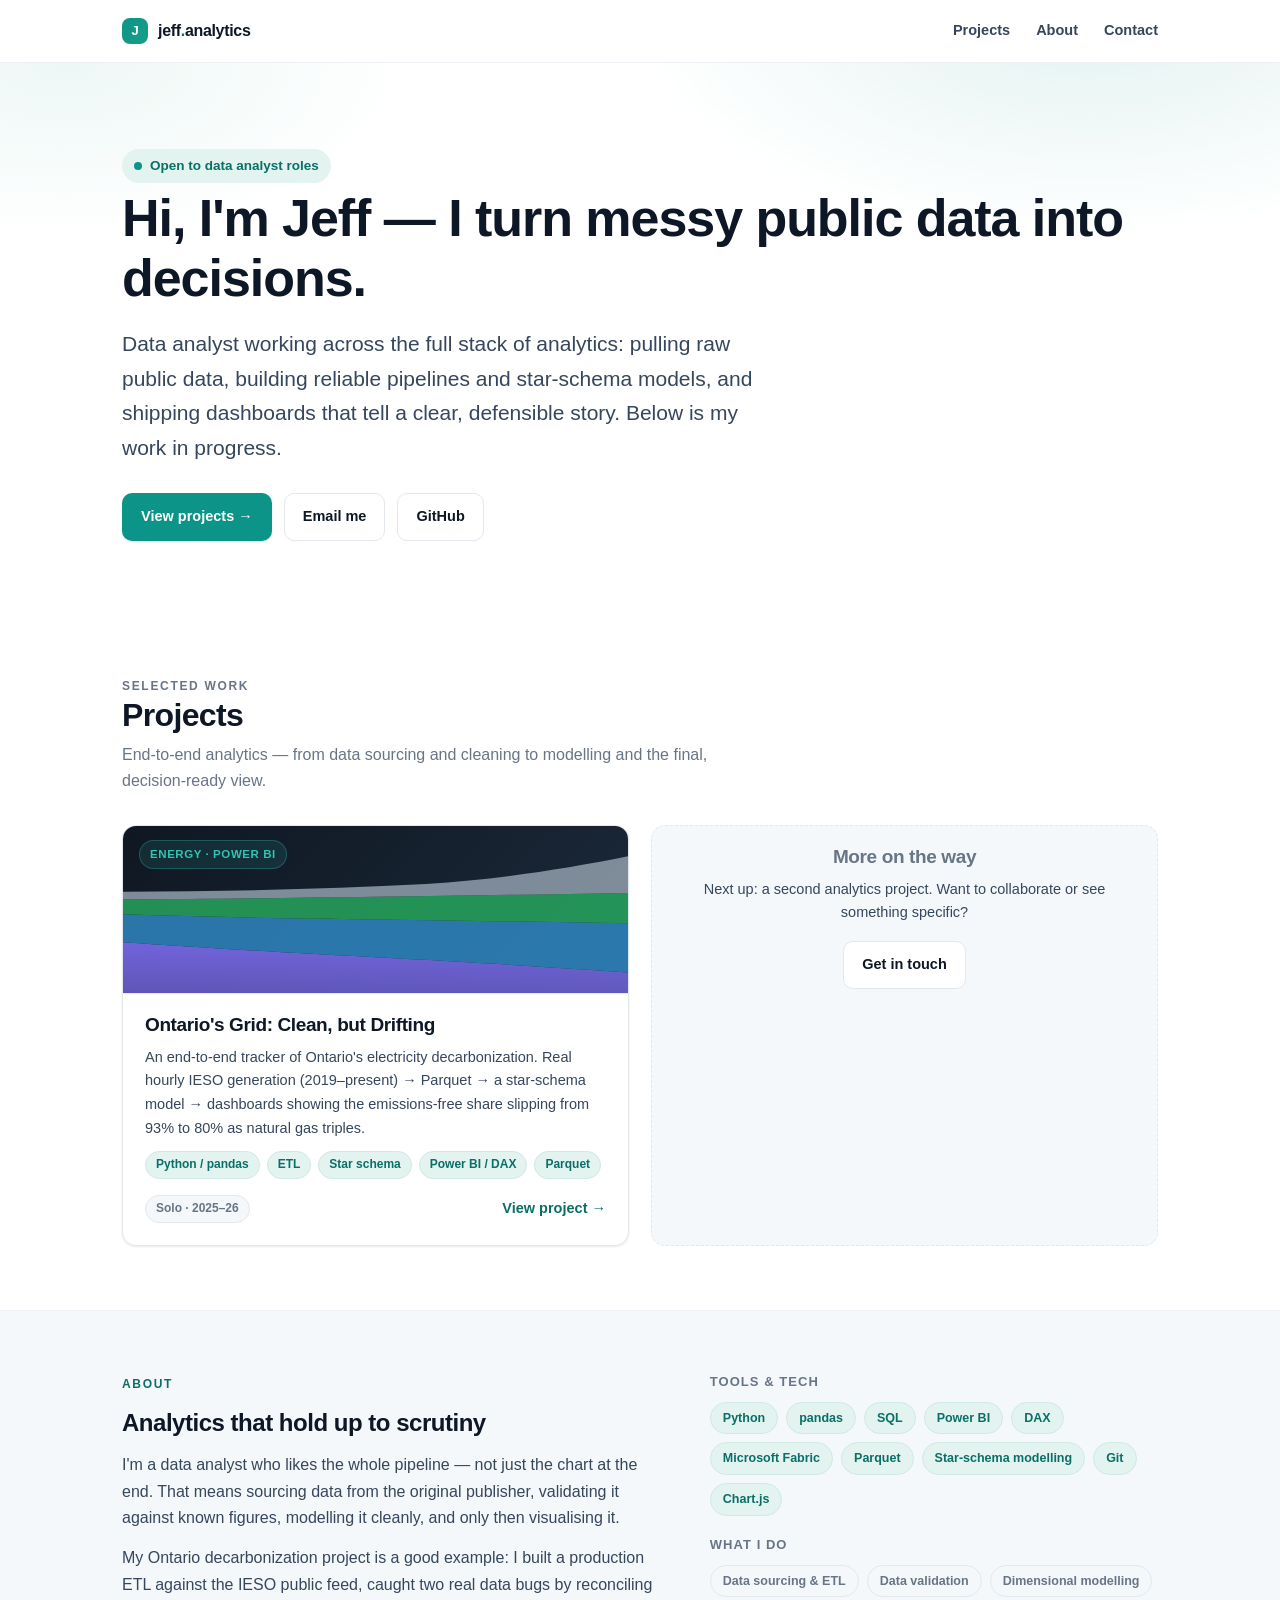
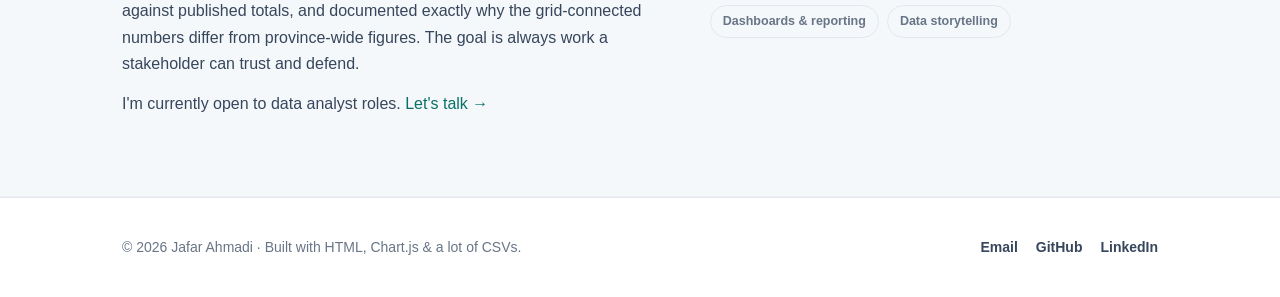
==== index.html @ 3818b757 "Add portfolio site (GitHub Pages) with Ontario decarbonization case study Static portfolio for jfrah" ====
<!DOCTYPE html>
<html lang="en">
<head>
<meta charset="utf-8" />
<meta name="viewport" content="width=device-width, initial-scale=1" />
<title>Jafar Ahmadi — Data Analyst Portfolio</title>
<meta name="description" content="Data analyst portfolio — analytics engineering, energy &amp; sustainability data, Power BI and Python. Built end-to-end from raw public data to decision-ready dashboards." />
<meta name="author" content="Jafar Ahmadi" />
<!-- Open Graph -->
<meta property="og:title" content="Jafar Ahmadi — Data Analyst Portfolio" />
<meta property="og:description" content="Analytics engineering and data storytelling — from raw public data to decision-ready dashboards." />
<meta property="og:type" content="website" />
<meta property="og:url" content="https://jfrahmadii.xyz/" />
<link rel="canonical" href="https://jfrahmadii.xyz/" />
<link rel="icon" href="data:image/svg+xml,%3Csvg xmlns='http://www.w3.org/2000/svg' viewBox='0 0 32 32'%3E%3Crect width='32' height='32' rx='8' fill='%230d9488'/%3E%3Cpath d='M18 6l-9 12h6l-2 8 9-12h-6z' fill='white'/%3E%3C/svg%3E" />
<link rel="stylesheet" href="assets/css/site.css" />
</head>
<body>

<!-- ============ NAV ============ -->
<header class="nav">
  <div class="wrap">
    <a class="brand" href="/">
      <span class="dot">J</span>
      <span>jeff<span style="color:var(--accent-ink)">.</span>analytics</span>
    </a>
    <nav class="nav-links">
      <a href="#projects">Projects</a>
      <a href="#about" class="hide-sm">About</a>
      <!-- EDIT: update mailto if your contact address changes -->
      <a href="mailto:jfrahmadii@gmail.com">Contact</a>
    </nav>
  </div>
</header>

<!-- ============ HERO ============ -->
<section class="hero">
  <div class="wrap">
    <span class="avail"><span class="pulse"></span> Open to data analyst roles</span>
    <!-- EDIT: your name / headline -->
    <h1>Hi, I'm Jeff — I turn messy public data into decisions.</h1>
    <p class="lead">
      Data analyst working across the full stack of analytics: pulling raw public
      data, building reliable pipelines and star-schema models, and shipping
      dashboards that tell a clear, defensible story. Below is my work in progress.
    </p>
    <div class="cta">
      <a class="btn btn-primary" href="#projects">View projects →</a>
      <!-- EDIT: contact + profile links -->
      <a class="btn btn-ghost" href="mailto:jfrahmadii@gmail.com">Email me</a>
      <a class="btn btn-ghost" href="https://github.com/jfrahmadii" target="_blank" rel="noopener">GitHub</a>
    </div>
  </div>
</section>

<!-- ============ PROJECTS ============ -->
<section class="section" id="projects">
  <div class="wrap">
    <div class="section-head">
      <p class="eyebrow">Selected work</p>
      <h2>Projects</h2>
      <p>End-to-end analytics — from data sourcing and cleaning to modelling and the final, decision-ready view.</p>
    </div>

    <div class="projects">

      <!-- Project 1: Ontario decarbonization -->
      <article class="card">
        <a class="card-link" href="projects/ontario-grid-decarbonization.html">
          <div class="thumb energy">
            <span class="badge">Energy · Power BI</span>
            <svg class="spark" viewBox="0 0 400 168" preserveAspectRatio="none" xmlns="http://www.w3.org/2000/svg">
              <!-- decorative stacked-area mini chart (nuclear/hydro/renewables/gas) -->
              <defs>
                <linearGradient id="g1" x1="0" y1="0" x2="0" y2="1">
                  <stop offset="0" stop-color="#7c6cf0" stop-opacity=".9"/><stop offset="1" stop-color="#7c6cf0" stop-opacity=".55"/>
                </linearGradient>
              </defs>
              <path d="M0,168 L0,92 C60,96 120,100 200,104 C280,108 340,112 400,116 L400,168 Z" fill="url(#g1)"/>
              <path d="M0,92 L0,70 C60,72 120,73 200,74 C280,75 340,76 400,77 L400,116 C340,112 280,108 200,104 C120,100 60,96 0,92 Z" fill="#2e86c1" opacity=".85"/>
              <path d="M0,70 L0,58 C60,58 120,57 200,56 C280,55 340,54 400,53 L400,77 C340,76 280,75 200,74 C120,73 60,72 0,70 Z" fill="#27ae60" opacity=".8"/>
              <!-- gas wedge growing on the right -->
              <path d="M0,58 L0,52 C80,52 160,50 240,46 C300,42 350,34 400,24 L400,53 C340,54 280,55 200,56 C120,57 60,58 0,58 Z" fill="#8a97a6" opacity=".9"/>
            </svg>
          </div>
          <div class="body">
            <h3>Ontario's Grid: Clean, but Drifting</h3>
            <p class="blurb">
              An end-to-end tracker of Ontario's electricity decarbonization. Real hourly
              IESO generation (2019–present) → Parquet → a star-schema model →
              dashboards showing the emissions-free share slipping from 93% to 80% as
              natural gas triples.
            </p>
            <div class="tags">
              <span class="tag">Python / pandas</span>
              <span class="tag">ETL</span>
              <span class="tag">Star schema</span>
              <span class="tag">Power BI / DAX</span>
              <span class="tag">Parquet</span>
            </div>
            <div class="meta">
              <span class="tags"><span class="tag neutral">Solo · 2025–26</span></span>
              <span class="arrow">View project →</span>
            </div>
          </div>
        </a>
      </article>

      <!-- Placeholder for future projects -->
      <article class="card placeholder">
        <div class="body">
          <h3 style="color:var(--muted)">More on the way</h3>
          <p class="blurb">Next up: a second analytics project. Want to collaborate or see something specific?</p>
          <a class="btn btn-ghost" href="mailto:jfrahmadii@gmail.com" style="margin-top:6px">Get in touch</a>
        </div>
      </article>

    </div>
  </div>
</section>

<!-- ============ ABOUT ============ -->
<section class="section soft" id="about">
  <div class="wrap">
    <div class="about-grid">
      <div class="about">
        <p class="eyebrow">About</p>
        <h2 style="margin-bottom:16px">Analytics that hold up to scrutiny</h2>
        <p>
          I'm a data analyst who likes the whole pipeline — not just the chart at the
          end. That means sourcing data from the original publisher, validating it
          against known figures, modelling it cleanly, and only then visualising it.
        </p>
        <p>
          My Ontario decarbonization project is a good example: I built a production
          ETL against the IESO public feed, caught two real data bugs by reconciling
          against published totals, and documented exactly why the grid-connected
          numbers differ from province-wide figures. The goal is always work a
          stakeholder can trust and defend.
        </p>
        <p>
          I'm currently open to data analyst roles.
          <!-- EDIT: contact address -->
          <a href="mailto:jfrahmadii@gmail.com">Let's talk →</a>
        </p>
      </div>

      <div class="skills">
        <h4>Tools &amp; tech</h4>
        <div class="skill-list">
          <span class="tag">Python</span><span class="tag">pandas</span><span class="tag">SQL</span>
          <span class="tag">Power BI</span><span class="tag">DAX</span><span class="tag">Microsoft Fabric</span>
          <span class="tag">Parquet</span><span class="tag">Star-schema modelling</span><span class="tag">Git</span>
          <span class="tag">Chart.js</span>
        </div>
        <h4>What I do</h4>
        <div class="skill-list">
          <span class="tag neutral">Data sourcing &amp; ETL</span>
          <span class="tag neutral">Data validation</span>
          <span class="tag neutral">Dimensional modelling</span>
          <span class="tag neutral">Dashboards &amp; reporting</span>
          <span class="tag neutral">Data storytelling</span>
        </div>
      </div>
    </div>
  </div>
</section>

<!-- ============ FOOTER ============ -->
<footer class="footer">
  <div class="wrap">
    <div>© <span id="year"></span> Jafar Ahmadi · Built with HTML, Chart.js &amp; a lot of CSVs.</div>
    <div class="social">
      <!-- EDIT: profile + contact links -->
      <a href="mailto:jfrahmadii@gmail.com">Email</a>
      <a href="https://github.com/jfrahmadii" target="_blank" rel="noopener">GitHub</a>
      <a href="#" target="_blank" rel="noopener" title="Add your LinkedIn URL">LinkedIn</a>
    </div>
  </div>
</footer>

<script>document.getElementById('year').textContent = new Date().getFullYear();</script>
</body>
</html>
---- assets/css/site.css ----
/* =========================================================================
   jfrahmadii.xyz — portfolio styles
   Clean, light, professional shell + a dark "dashboard" panel for data viz.
   ========================================================================= */

:root {
  --ink: #0e1726;        /* headings */
  --body: #36465c;       /* body text */
  --muted: #687587;      /* secondary text */
  --bg: #ffffff;
  --bg-soft: #f5f8fa;
  --bg-tint: #eef5f4;
  --line: #e3e8ee;
  --line-soft: #edf1f5;
  --accent: #0d9488;     /* teal — clean-energy cue */
  --accent-ink: #0a6f66;
  --accent-soft: #e2f3f0;
  --warm: #d9683f;       /* gas / "drifting" cue */
  --shadow-sm: 0 1px 2px rgba(13, 30, 50, .05), 0 1px 3px rgba(13, 30, 50, .04);
  --shadow-md: 0 6px 22px rgba(13, 30, 50, .08);
  --shadow-lg: 0 18px 50px rgba(13, 30, 50, .12);
  --radius: 14px;
  --maxw: 1080px;
  --font: -apple-system, BlinkMacSystemFont, "Segoe UI", Roboto, Helvetica, Arial,
          "Apple Color Emoji", "Segoe UI Emoji", sans-serif;
  --mono: "SF Mono", ui-monospace, "Cascadia Code", "Consolas", "Roboto Mono", monospace;

  /* dark dashboard palette (scoped under .dashboard) */
  --d-bg: #0f1722; --d-panel: #16212e; --d-panel2: #1c2a3a; --d-ink: #e8eef5;
  --d-muted: #93a4b8; --d-line: #26384c;
  --nuc: #7c6cf0; --hyd: #2e86c1; --wnd: #27ae60; --sol: #f1c40f;
  --bio: #16a085; --gas: #8a97a6; --oth: #b0bccb; --d-accent: #33c2b3; --d-warn: #e67e51;
}

* { box-sizing: border-box; }

html { scroll-behavior: smooth; }

body {
  margin: 0;
  background: var(--bg);
  color: var(--body);
  font-family: var(--font);
  font-size: 16px;
  line-height: 1.65;
  -webkit-font-smoothing: antialiased;
  text-rendering: optimizeLegibility;
}

h1, h2, h3, h4 { color: var(--ink); line-height: 1.15; margin: 0; font-weight: 800; letter-spacing: -.02em; }
a { color: var(--accent-ink); text-decoration: none; }
a:hover { text-decoration: underline; }
img { max-width: 100%; display: block; }

.wrap { max-width: var(--maxw); margin: 0 auto; padding: 0 22px; }
.wrap-narrow { max-width: 760px; margin: 0 auto; padding: 0 22px; }

.eyebrow {
  color: var(--accent-ink); font-weight: 700; letter-spacing: .14em;
  font-size: 12px; text-transform: uppercase; margin: 0 0 10px;
}

/* ---------- top nav ---------- */
.nav {
  position: sticky; top: 0; z-index: 50;
  background: rgba(255, 255, 255, .82);
  backdrop-filter: saturate(180%) blur(12px);
  -webkit-backdrop-filter: saturate(180%) blur(12px);
  border-bottom: 1px solid var(--line-soft);
}
.nav .wrap { display: flex; align-items: center; justify-content: space-between; height: 62px; }
.brand { display: flex; align-items: center; gap: 10px; font-weight: 800; color: var(--ink); letter-spacing: -.02em; }
.brand:hover { text-decoration: none; }
.brand .dot {
  width: 26px; height: 26px; border-radius: 8px;
  background: linear-gradient(135deg, var(--accent), #16a085);
  display: grid; place-items: center; color: #fff; font-size: 13px; font-weight: 800;
}
.nav-links { display: flex; gap: 26px; align-items: center; }
.nav-links a { color: var(--body); font-weight: 600; font-size: 14.5px; }
.nav-links a:hover { color: var(--accent-ink); text-decoration: none; }
@media (max-width: 620px) { .nav-links a.hide-sm { display: none; } }

/* ---------- buttons ---------- */
.btn {
  display: inline-flex; align-items: center; gap: 8px;
  padding: 11px 18px; border-radius: 10px; font-weight: 650; font-size: 14.5px;
  border: 1px solid transparent; cursor: pointer; transition: .15s ease;
}
.btn:hover { text-decoration: none; transform: translateY(-1px); }
.btn-primary { background: var(--accent); color: #fff; box-shadow: var(--shadow-sm); }
.btn-primary:hover { background: var(--accent-ink); color: #fff; }
.btn-ghost { background: #fff; color: var(--ink); border-color: var(--line); }
.btn-ghost:hover { border-color: var(--accent); color: var(--accent-ink); }

/* ---------- hero ---------- */
.hero { position: relative; padding: 86px 0 64px; overflow: hidden; }
.hero::before {
  content: ""; position: absolute; inset: 0; z-index: -1;
  background:
    radial-gradient(60% 70% at 85% -10%, rgba(13, 148, 136, .12), transparent 60%),
    radial-gradient(50% 60% at 5% 0%, rgba(22, 160, 133, .08), transparent 55%);
}
.hero h1 { font-size: clamp(34px, 5vw, 52px); margin: 6px 0 0; }
.hero .lead { font-size: clamp(17px, 2.3vw, 21px); color: var(--body); max-width: 640px; margin: 18px 0 0; }
.hero .cta { display: flex; flex-wrap: wrap; gap: 12px; margin-top: 28px; }
.hero .avail {
  display: inline-flex; align-items: center; gap: 8px; font-size: 13.5px; font-weight: 600;
  color: var(--accent-ink); background: var(--accent-soft); padding: 6px 12px; border-radius: 999px;
}
.hero .avail .pulse { width: 8px; height: 8px; border-radius: 50%; background: var(--accent); box-shadow: 0 0 0 0 rgba(13,148,136,.5); animation: pulse 2s infinite; }
@keyframes pulse { 0% { box-shadow: 0 0 0 0 rgba(13,148,136,.5); } 70% { box-shadow: 0 0 0 8px rgba(13,148,136,0); } 100% { box-shadow: 0 0 0 0 rgba(13,148,136,0); } }

/* ---------- section ---------- */
.section { padding: 64px 0; }
.section.soft { background: var(--bg-soft); border-top: 1px solid var(--line-soft); border-bottom: 1px solid var(--line-soft); }
.section-head { margin-bottom: 30px; }
.section-head h2 { font-size: clamp(24px, 3.4vw, 32px); }
.section-head p { color: var(--muted); margin: 8px 0 0; max-width: 620px; }

/* ---------- project cards ---------- */
.projects { display: grid; grid-template-columns: 1fr 1fr; gap: 22px; }
@media (max-width: 760px) { .projects { grid-template-columns: 1fr; } }

.card {
  background: #fff; border: 1px solid var(--line); border-radius: var(--radius);
  overflow: hidden; box-shadow: var(--shadow-sm); transition: .18s ease; display: flex; flex-direction: column;
}
.card:hover { box-shadow: var(--shadow-md); transform: translateY(-3px); border-color: #d4dbe4; }
.card a.card-link { color: inherit; }
.card a.card-link:hover { text-decoration: none; }

.card .thumb { height: 168px; position: relative; overflow: hidden; border-bottom: 1px solid var(--line); }
.card .thumb.energy { background: linear-gradient(135deg, #0f1722, #1c2a3a); }
.card .thumb .spark { position: absolute; inset: 0; }
.card .thumb .badge {
  position: absolute; left: 16px; top: 14px; font-size: 11.5px; font-weight: 700; letter-spacing: .05em;
  text-transform: uppercase; color: var(--d-accent); background: rgba(51,194,179,.12);
  border: 1px solid rgba(51,194,179,.3); padding: 4px 10px; border-radius: 999px;
}
.card .body { padding: 20px 22px 22px; display: flex; flex-direction: column; gap: 10px; flex: 1; }
.card h3 { font-size: 19px; }
.card .blurb { color: var(--body); font-size: 14.5px; margin: 0; }
.card .meta { margin-top: auto; display: flex; align-items: center; justify-content: space-between; padding-top: 6px; }
.card .arrow { color: var(--accent-ink); font-weight: 700; font-size: 14.5px; }

.card.placeholder { border-style: dashed; background: var(--bg-soft); box-shadow: none; align-items: center; justify-content: center; min-height: 320px; text-align: center; }
.card.placeholder:hover { transform: none; box-shadow: none; }
.card.placeholder .body { align-items: center; color: var(--muted); }

/* ---------- tags ---------- */
.tags { display: flex; flex-wrap: wrap; gap: 7px; }
.tag {
  font-size: 12px; font-weight: 600; color: var(--accent-ink);
  background: var(--accent-soft); border: 1px solid #cfe9e4; padding: 3px 10px; border-radius: 999px;
}
.tag.neutral { color: var(--muted); background: var(--bg-soft); border-color: var(--line); }

/* ---------- about / skills ---------- */
.about-grid { display: grid; grid-template-columns: 1.1fr .9fr; gap: 40px; align-items: start; }
@media (max-width: 760px) { .about-grid { grid-template-columns: 1fr; gap: 28px; } }
.about p { margin: 0 0 14px; }
.skills h4 { font-size: 13px; text-transform: uppercase; letter-spacing: .08em; color: var(--muted); margin: 0 0 12px; }
.skill-list { display: flex; flex-wrap: wrap; gap: 8px; margin-bottom: 22px; }
.skill-list .tag { font-size: 12.5px; padding: 5px 12px; }

/* ---------- footer ---------- */
.footer { border-top: 1px solid var(--line); padding: 38px 0; color: var(--muted); font-size: 14px; }
.footer .wrap { display: flex; flex-wrap: wrap; gap: 14px; justify-content: space-between; align-items: center; }
.footer a { color: var(--body); font-weight: 600; }
.footer .social { display: flex; gap: 18px; }

/* =========================================================================
   PROJECT PAGE
   ========================================================================= */
.proj-hero { padding: 40px 0 18px; }
.breadcrumb { font-size: 13.5px; color: var(--muted); margin-bottom: 18px; }
.breadcrumb a { color: var(--muted); font-weight: 600; }
.proj-hero h1 { font-size: clamp(28px, 4.4vw, 42px); margin: 10px 0 0; max-width: 16ch; }
.proj-hero .dek { font-size: clamp(16px, 2.2vw, 19px); color: var(--body); max-width: 680px; margin: 16px 0 0; }
.proj-meta { display: flex; flex-wrap: wrap; gap: 26px; margin-top: 24px; padding-top: 22px; border-top: 1px solid var(--line); }
.proj-meta .item .k { font-size: 11.5px; text-transform: uppercase; letter-spacing: .07em; color: var(--muted); }
.proj-meta .item .v { font-weight: 700; color: var(--ink); margin-top: 3px; font-size: 14.5px; }

.prose { font-size: 16.5px; }
.prose h2 { font-size: clamp(22px, 3vw, 28px); margin: 0 0 6px; }
.prose h3 { font-size: 18px; margin: 26px 0 6px; }
.prose p { margin: 14px 0; }
.prose ul { margin: 14px 0; padding-left: 22px; }
.prose li { margin: 7px 0; }
.prose strong { color: var(--ink); }
.lead-in { font-size: 18.5px; color: var(--body); }

.block { padding: 52px 0; }
.block + .block { border-top: 1px solid var(--line-soft); }

/* insight / callout */
.callout {
  background: linear-gradient(135deg, #fff, var(--bg-tint));
  border: 1px solid var(--line); border-left: 4px solid var(--warm);
  border-radius: 12px; padding: 18px 22px; margin: 22px 0; font-size: 16px;
}
.callout.accent { border-left-color: var(--accent); }
.callout b, .callout strong { color: var(--ink); }

/* pipeline steps */
.pipeline { display: grid; grid-template-columns: repeat(4, 1fr); gap: 14px; margin: 26px 0; }
@media (max-width: 760px) { .pipeline { grid-template-columns: 1fr 1fr; } }
.step { background: #fff; border: 1px solid var(--line); border-radius: 12px; padding: 16px 16px 18px; box-shadow: var(--shadow-sm); }
.step .n { width: 28px; height: 28px; border-radius: 8px; background: var(--accent-soft); color: var(--accent-ink); font-weight: 800; display: grid; place-items: center; font-size: 14px; margin-bottom: 10px; }
.step h4 { font-size: 15px; margin: 0 0 4px; }
.step p { font-size: 13.5px; color: var(--muted); margin: 0; line-height: 1.5; }

/* data table */
.table-wrap { overflow-x: auto; margin: 20px 0; border: 1px solid var(--line); border-radius: 12px; }
table.data { border-collapse: collapse; width: 100%; font-size: 14px; }
table.data th, table.data td { padding: 11px 14px; text-align: left; border-bottom: 1px solid var(--line-soft); white-space: nowrap; }
table.data thead th { background: var(--bg-soft); color: var(--ink); font-weight: 700; font-size: 12.5px; text-transform: uppercase; letter-spacing: .04em; }
table.data tbody tr:last-child td { border-bottom: none; }
table.data td.num { text-align: right; font-variant-numeric: tabular-nums; }
table.data .partial { color: var(--muted); }

/* code */
pre.code {
  background: #0f1722; color: #cfe3ff; border-radius: 12px; padding: 18px 20px;
  overflow-x: auto; font-family: var(--mono); font-size: 13px; line-height: 1.6; margin: 18px 0;
  border: 1px solid #1c2a3a;
}
pre.code .c { color: #6b7e93; }
pre.code .k { color: #7cd3c6; }
code.inline { font-family: var(--mono); font-size: .88em; background: var(--bg-soft); border: 1px solid var(--line); padding: 1px 6px; border-radius: 6px; color: var(--ink); }

/* sources */
.sources { font-size: 13.5px; color: var(--muted); line-height: 1.9; }
.sources a { color: var(--body); }

/* =========================================================================
   DARK DASHBOARD PANEL (the project centerpiece)
   ========================================================================= */
.dashboard {
  background: var(--d-bg); color: var(--d-ink); border-radius: 18px;
  padding: 28px 26px 30px; margin: 8px 0; box-shadow: var(--shadow-lg);
  border: 1px solid #22344a;
}
.dashboard .d-eyebrow { color: var(--d-accent); font-weight: 700; letter-spacing: .12em; font-size: 11.5px; text-transform: uppercase; }
.dashboard h3.d-title { color: #fff; font-size: 22px; margin: 6px 0 2px; }
.dashboard .d-sub { color: var(--d-muted); font-size: 14px; margin: 0 0 18px; }

.kpis { display: grid; grid-template-columns: repeat(4, 1fr); gap: 12px; margin-bottom: 18px; }
.kpi { background: var(--d-panel); border: 1px solid var(--d-line); border-radius: 12px; padding: 14px 16px; min-width: 0; }
.kpi .label { color: var(--d-muted); font-size: 11.5px; text-transform: uppercase; letter-spacing: .05em; }
.kpi .val { font-size: 26px; font-weight: 800; margin-top: 5px; color: #fff; }
.kpi .delta { font-size: 12px; margin-top: 3px; }
.kpi .up { color: #e67e51; } .kpi .down { color: #5fd0a8; } .kpi .flat { color: var(--d-muted); }

.d-grid { display: grid; grid-template-columns: 1fr 1fr; gap: 14px; }
.d-card { background: var(--d-panel); border: 1px solid var(--d-line); border-radius: 12px; padding: 14px 16px; min-width: 0; }
.d-card.full { grid-column: 1 / -1; }
canvas { max-width: 100%; }
.d-card h4 { color: #fff; font-size: 15px; margin: 0 0 2px; font-weight: 700; }
.d-card .note { color: var(--d-muted); font-size: 12px; margin: 0 0 10px; }
.chartbox { position: relative; height: 300px; }
.chartbox.tall { height: 340px; }
.d-foot { color: var(--d-muted); font-size: 11.5px; margin-top: 16px; line-height: 1.6; }

@media (max-width: 760px) {
  .kpis { grid-template-columns: repeat(2, 1fr); }
  .d-grid { grid-template-columns: 1fr; }
  .dashboard { padding: 20px 16px 22px; }
}
@media (max-width: 540px) {
  .proj-meta { gap: 16px; }
}
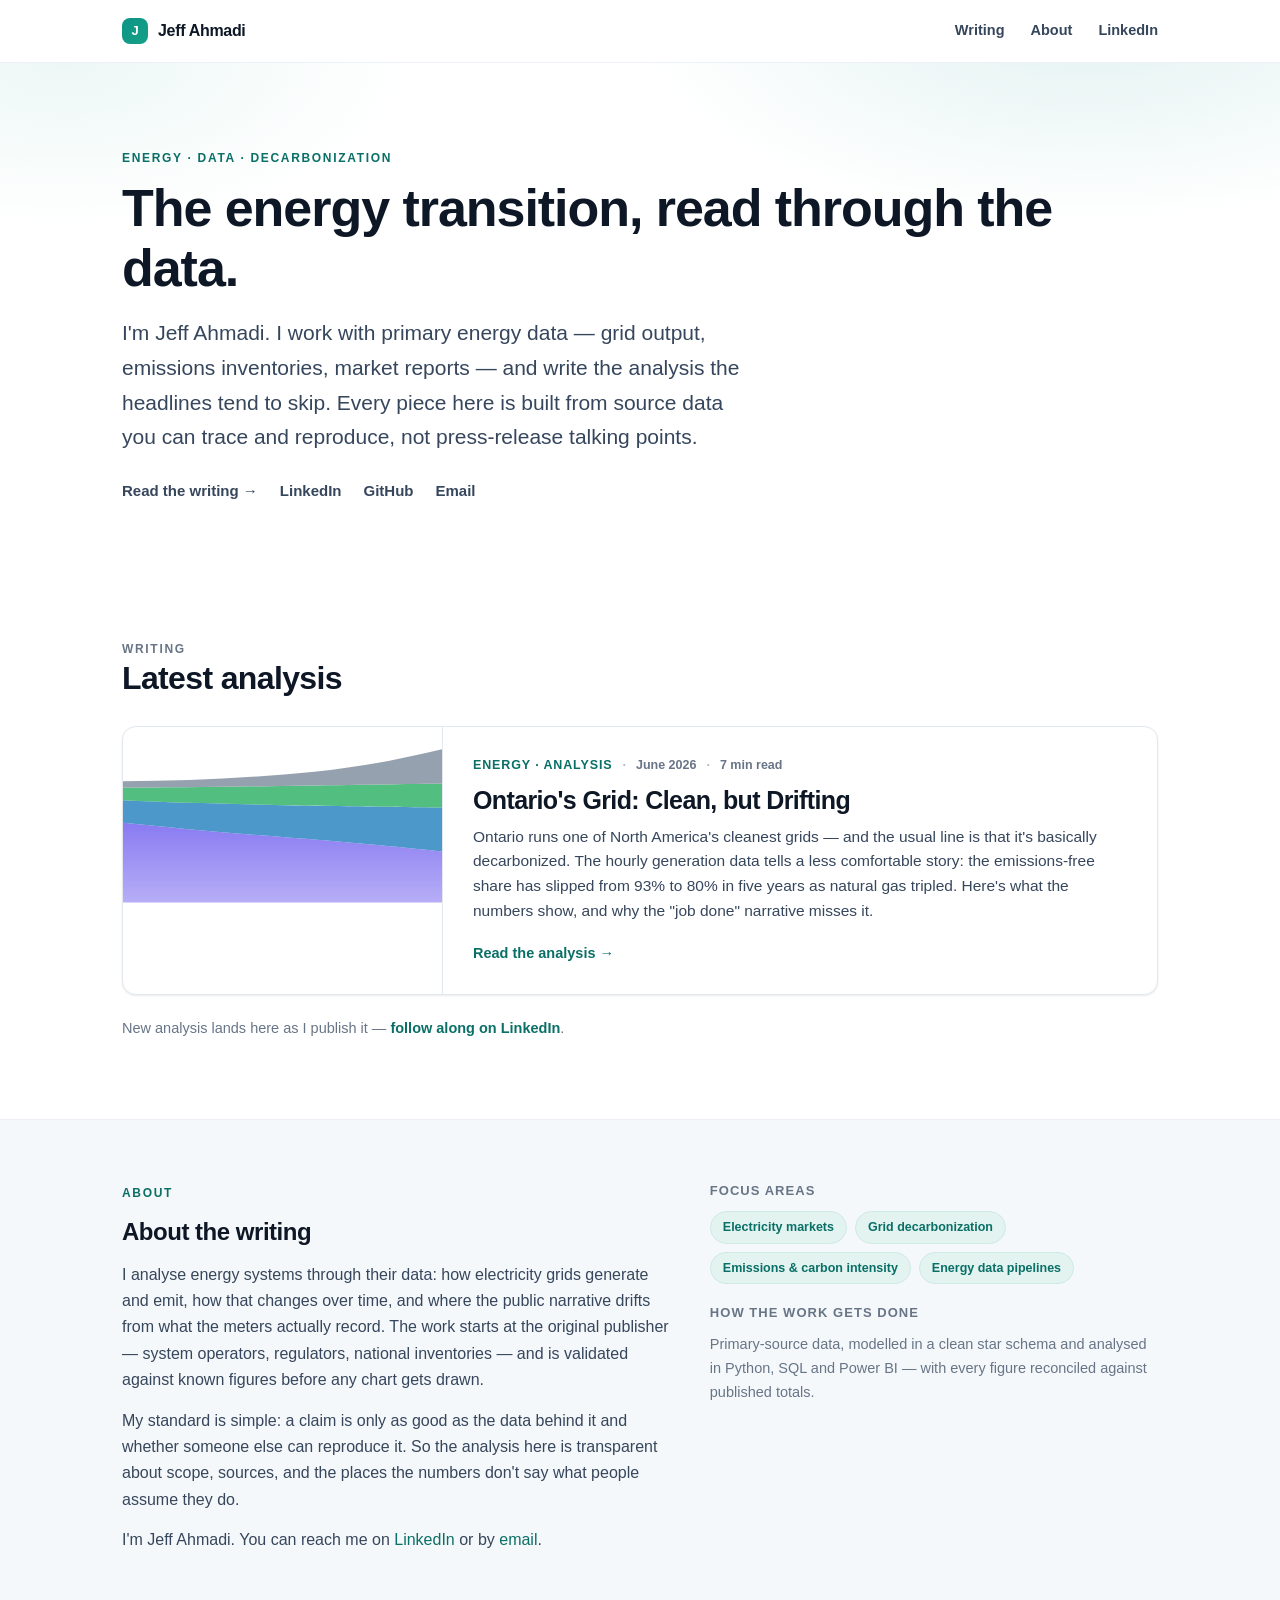
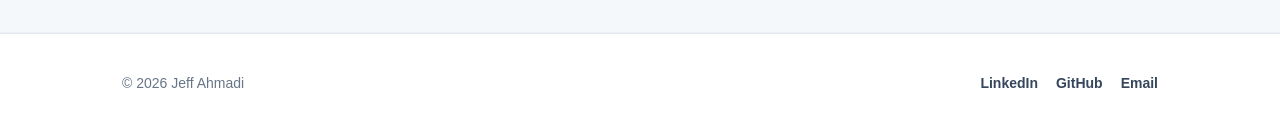
==== commit 3d401d11: "Reposition site as an analyst's publication, not a job-seeker portfolio - Reframe voice from "hire m" ====
--- a/index.html
+++ b/index.html
@@ -3,12 +3,12 @@
 <head>
 <meta charset="utf-8" />
 <meta name="viewport" content="width=device-width, initial-scale=1" />
-<title>Jafar Ahmadi — Data Analyst Portfolio</title>
-<meta name="description" content="Data analyst portfolio — analytics engineering, energy &amp; sustainability data, Power BI and Python. Built end-to-end from raw public data to decision-ready dashboards." />
-<meta name="author" content="Jafar Ahmadi" />
+<title>Jeff Ahmadi — Energy &amp; Data Analysis</title>
+<meta name="description" content="Jeff Ahmadi writes data-driven analysis of energy systems — grid output, emissions, and how electricity actually decarbonizes — built from primary sources you can trace and reproduce." />
+<meta name="author" content="Jeff Ahmadi" />
 <!-- Open Graph -->
-<meta property="og:title" content="Jafar Ahmadi — Data Analyst Portfolio" />
-<meta property="og:description" content="Analytics engineering and data storytelling — from raw public data to decision-ready dashboards." />
+<meta property="og:title" content="Jeff Ahmadi — Energy &amp; Data Analysis" />
+<meta property="og:description" content="Data-driven analysis of energy systems and the grid's uneven decarbonization." />
 <meta property="og:type" content="website" />
 <meta property="og:url" content="https://jfrahmadii.xyz/" />
 <link rel="canonical" href="https://jfrahmadii.xyz/" />
@@ -22,100 +22,82 @@
   <div class="wrap">
     <a class="brand" href="/">
       <span class="dot">J</span>
-      <span>jeff<span style="color:var(--accent-ink)">.</span>analytics</span>
+      <span>Jeff Ahmadi</span>
     </a>
     <nav class="nav-links">
-      <a href="#projects">Projects</a>
+      <a href="#writing">Writing</a>
       <a href="#about" class="hide-sm">About</a>
-      <!-- EDIT: update mailto if your contact address changes -->
-      <a href="mailto:jfrahmadii@gmail.com">Contact</a>
+      <a href="https://www.linkedin.com/in/jeff-ahmadi-579932ba/" target="_blank" rel="noopener">LinkedIn</a>
     </nav>
   </div>
 </header>
 
-<!-- ============ HERO ============ -->
+<!-- ============ INTRO ============ -->
 <section class="hero">
   <div class="wrap">
-    <span class="avail"><span class="pulse"></span> Open to data analyst roles</span>
-    <!-- EDIT: your name / headline -->
-    <h1>Hi, I'm Jeff — I turn messy public data into decisions.</h1>
+    <p class="eyebrow">Energy · Data · Decarbonization</p>
+    <h1>The energy transition, read through the data.</h1>
     <p class="lead">
-      Data analyst working across the full stack of analytics: pulling raw public
-      data, building reliable pipelines and star-schema models, and shipping
-      dashboards that tell a clear, defensible story. Below is my work in progress.
+      I'm Jeff Ahmadi. I work with primary energy data — grid output, emissions
+      inventories, market reports — and write the analysis the headlines tend to
+      skip. Every piece here is built from source data you can trace and reproduce,
+      not press-release talking points.
     </p>
-    <div class="cta">
-      <a class="btn btn-primary" href="#projects">View projects →</a>
-      <!-- EDIT: contact + profile links -->
-      <a class="btn btn-ghost" href="mailto:jfrahmadii@gmail.com">Email me</a>
-      <a class="btn btn-ghost" href="https://github.com/jfrahmadii" target="_blank" rel="noopener">GitHub</a>
+    <div class="intro-links">
+      <a href="#writing">Read the writing →</a>
+      <a href="https://www.linkedin.com/in/jeff-ahmadi-579932ba/" target="_blank" rel="noopener">LinkedIn</a>
+      <a href="https://github.com/jfrahmadii" target="_blank" rel="noopener">GitHub</a>
+      <a href="mailto:jfrahmadii@gmail.com">Email</a>
     </div>
   </div>
 </section>
 
-<!-- ============ PROJECTS ============ -->
-<section class="section" id="projects">
+<!-- ============ WRITING ============ -->
+<section class="section" id="writing">
   <div class="wrap">
     <div class="section-head">
-      <p class="eyebrow">Selected work</p>
-      <h2>Projects</h2>
-      <p>End-to-end analytics — from data sourcing and cleaning to modelling and the final, decision-ready view.</p>
+      <p class="eyebrow">Writing</p>
+      <h2>Latest analysis</h2>
     </div>
 
-    <div class="projects">
+    <article class="post">
+      <a class="card-link" href="projects/ontario-grid-decarbonization.html">
+        <div class="thumb energy">
+          <svg class="spark" viewBox="0 0 400 220" preserveAspectRatio="none" xmlns="http://www.w3.org/2000/svg">
+            <defs>
+              <linearGradient id="g1" x1="0" y1="0" x2="0" y2="1">
+                <stop offset="0" stop-color="#7c6cf0" stop-opacity=".9"/><stop offset="1" stop-color="#7c6cf0" stop-opacity=".55"/>
+              </linearGradient>
+            </defs>
+            <path d="M0,220 L0,120 C60,126 120,132 200,138 C280,144 340,150 400,156 L400,220 Z" fill="url(#g1)"/>
+            <path d="M0,120 L0,92 C60,95 120,96 200,98 C280,99 340,100 400,101 L400,156 C340,150 280,144 200,138 C120,132 60,126 0,120 Z" fill="#2e86c1" opacity=".85"/>
+            <path d="M0,92 L0,76 C60,76 120,75 200,74 C280,73 340,72 400,71 L400,101 C340,100 280,99 200,98 C120,96 60,95 0,92 Z" fill="#27ae60" opacity=".8"/>
+            <path d="M0,76 L0,68 C80,68 160,64 240,56 C300,50 350,40 400,28 L400,71 C340,72 280,73 200,74 C120,75 60,76 0,76 Z" fill="#8a97a6" opacity=".9"/>
+          </svg>
+        </div>
+        <div class="body">
+          <div class="kicker">
+            <span class="topic">Energy · Analysis</span>
+            <span class="sep">·</span><span>June 2026</span>
+            <span class="sep">·</span><span>7 min read</span>
+          </div>
+          <h3>Ontario's Grid: Clean, but Drifting</h3>
+          <p class="dek">
+            Ontario runs one of North America's cleanest grids — and the usual line is
+            that it's basically decarbonized. The hourly generation data tells a less
+            comfortable story: the emissions-free share has slipped from 93% to 80% in
+            five years as natural gas tripled. Here's what the numbers show, and why
+            the "job done" narrative misses it.
+          </p>
+          <span class="read">Read the analysis →</span>
+        </div>
+      </a>
+    </article>
 
-      <!-- Project 1: Ontario decarbonization -->
-      <article class="card">
-        <a class="card-link" href="projects/ontario-grid-decarbonization.html">
-          <div class="thumb energy">
-            <span class="badge">Energy · Power BI</span>
-            <svg class="spark" viewBox="0 0 400 168" preserveAspectRatio="none" xmlns="http://www.w3.org/2000/svg">
-              <!-- decorative stacked-area mini chart (nuclear/hydro/renewables/gas) -->
-              <defs>
-                <linearGradient id="g1" x1="0" y1="0" x2="0" y2="1">
-                  <stop offset="0" stop-color="#7c6cf0" stop-opacity=".9"/><stop offset="1" stop-color="#7c6cf0" stop-opacity=".55"/>
-                </linearGradient>
-              </defs>
-              <path d="M0,168 L0,92 C60,96 120,100 200,104 C280,108 340,112 400,116 L400,168 Z" fill="url(#g1)"/>
-              <path d="M0,92 L0,70 C60,72 120,73 200,74 C280,75 340,76 400,77 L400,116 C340,112 280,108 200,104 C120,100 60,96 0,92 Z" fill="#2e86c1" opacity=".85"/>
-              <path d="M0,70 L0,58 C60,58 120,57 200,56 C280,55 340,54 400,53 L400,77 C340,76 280,75 200,74 C120,73 60,72 0,70 Z" fill="#27ae60" opacity=".8"/>
-              <!-- gas wedge growing on the right -->
-              <path d="M0,58 L0,52 C80,52 160,50 240,46 C300,42 350,34 400,24 L400,53 C340,54 280,55 200,56 C120,57 60,58 0,58 Z" fill="#8a97a6" opacity=".9"/>
-            </svg>
-          </div>
-          <div class="body">
-            <h3>Ontario's Grid: Clean, but Drifting</h3>
-            <p class="blurb">
-              An end-to-end tracker of Ontario's electricity decarbonization. Real hourly
-              IESO generation (2019–present) → Parquet → a star-schema model →
-              dashboards showing the emissions-free share slipping from 93% to 80% as
-              natural gas triples.
-            </p>
-            <div class="tags">
-              <span class="tag">Python / pandas</span>
-              <span class="tag">ETL</span>
-              <span class="tag">Star schema</span>
-              <span class="tag">Power BI / DAX</span>
-              <span class="tag">Parquet</span>
-            </div>
-            <div class="meta">
-              <span class="tags"><span class="tag neutral">Solo · 2025–26</span></span>
-              <span class="arrow">View project →</span>
-            </div>
-          </div>
-        </a>
-      </article>
-
-      <!-- Placeholder for future projects -->
-      <article class="card placeholder">
-        <div class="body">
-          <h3 style="color:var(--muted)">More on the way</h3>
-          <p class="blurb">Next up: a second analytics project. Want to collaborate or see something specific?</p>
-          <a class="btn btn-ghost" href="mailto:jfrahmadii@gmail.com" style="margin-top:6px">Get in touch</a>
-        </div>
-      </article>
-
-    </div>
+    <p class="feed-note">
+      New analysis lands here as I publish it —
+      <a href="https://www.linkedin.com/in/jeff-ahmadi-579932ba/" target="_blank" rel="noopener">follow along on LinkedIn</a>.
+    </p>
   </div>
 </section>
 
@@ -125,42 +107,40 @@
     <div class="about-grid">
       <div class="about">
         <p class="eyebrow">About</p>
-        <h2 style="margin-bottom:16px">Analytics that hold up to scrutiny</h2>
+        <h2 style="margin-bottom:16px">About the writing</h2>
         <p>
-          I'm a data analyst who likes the whole pipeline — not just the chart at the
-          end. That means sourcing data from the original publisher, validating it
-          against known figures, modelling it cleanly, and only then visualising it.
+          I analyse energy systems through their data: how electricity grids generate
+          and emit, how that changes over time, and where the public narrative drifts
+          from what the meters actually record. The work starts at the original
+          publisher — system operators, regulators, national inventories — and is
+          validated against known figures before any chart gets drawn.
         </p>
         <p>
-          My Ontario decarbonization project is a good example: I built a production
-          ETL against the IESO public feed, caught two real data bugs by reconciling
-          against published totals, and documented exactly why the grid-connected
-          numbers differ from province-wide figures. The goal is always work a
-          stakeholder can trust and defend.
+          My standard is simple: a claim is only as good as the data behind it and
+          whether someone else can reproduce it. So the analysis here is transparent
+          about scope, sources, and the places the numbers don't say what people
+          assume they do.
         </p>
         <p>
-          I'm currently open to data analyst roles.
-          <!-- EDIT: contact address -->
-          <a href="mailto:jfrahmadii@gmail.com">Let's talk →</a>
+          I'm Jeff Ahmadi. You can reach me on
+          <a href="https://www.linkedin.com/in/jeff-ahmadi-579932ba/" target="_blank" rel="noopener">LinkedIn</a>
+          or by <a href="mailto:jfrahmadii@gmail.com">email</a>.
         </p>
       </div>
 
       <div class="skills">
-        <h4>Tools &amp; tech</h4>
+        <h4>Focus areas</h4>
         <div class="skill-list">
-          <span class="tag">Python</span><span class="tag">pandas</span><span class="tag">SQL</span>
-          <span class="tag">Power BI</span><span class="tag">DAX</span><span class="tag">Microsoft Fabric</span>
-          <span class="tag">Parquet</span><span class="tag">Star-schema modelling</span><span class="tag">Git</span>
-          <span class="tag">Chart.js</span>
+          <span class="tag">Electricity markets</span>
+          <span class="tag">Grid decarbonization</span>
+          <span class="tag">Emissions &amp; carbon intensity</span>
+          <span class="tag">Energy data pipelines</span>
         </div>
-        <h4>What I do</h4>
-        <div class="skill-list">
-          <span class="tag neutral">Data sourcing &amp; ETL</span>
-          <span class="tag neutral">Data validation</span>
-          <span class="tag neutral">Dimensional modelling</span>
-          <span class="tag neutral">Dashboards &amp; reporting</span>
-          <span class="tag neutral">Data storytelling</span>
-        </div>
+        <h4>How the work gets done</h4>
+        <p style="font-size:14.5px;color:var(--muted);margin:0;line-height:1.65">
+          Primary-source data, modelled in a clean star schema and analysed in Python,
+          SQL and Power BI — with every figure reconciled against published totals.
+        </p>
       </div>
     </div>
   </div>
@@ -169,12 +149,11 @@
 <!-- ============ FOOTER ============ -->
 <footer class="footer">
   <div class="wrap">
-    <div>© <span id="year"></span> Jafar Ahmadi · Built with HTML, Chart.js &amp; a lot of CSVs.</div>
+    <div>© <span id="year"></span> Jeff Ahmadi</div>
     <div class="social">
-      <!-- EDIT: profile + contact links -->
+      <a href="https://www.linkedin.com/in/jeff-ahmadi-579932ba/" target="_blank" rel="noopener">LinkedIn</a>
+      <a href="https://github.com/jfrahmadii" target="_blank" rel="noopener">GitHub</a>
       <a href="mailto:jfrahmadii@gmail.com">Email</a>
-      <a href="https://github.com/jfrahmadii" target="_blank" rel="noopener">GitHub</a>
-      <a href="#" target="_blank" rel="noopener" title="Add your LinkedIn URL">LinkedIn</a>
     </div>
   </div>
 </footer>
--- a/assets/css/site.css
+++ b/assets/css/site.css
@@ -271,3 +271,48 @@
 @media (max-width: 540px) {
   .proj-meta { gap: 16px; }
 }
+
+/* =========================================================================
+   EDITORIAL / PUBLICATION (home feed + article byline)
+   ========================================================================= */
+.intro-links { display: flex; flex-wrap: wrap; gap: 22px; margin-top: 24px; font-weight: 600; font-size: 15px; }
+.intro-links a { color: var(--body); display: inline-flex; align-items: center; gap: 7px; }
+.intro-links a:hover { color: var(--accent-ink); text-decoration: none; }
+
+/* a single article entry on the home feed */
+.post {
+  background: #fff; border: 1px solid var(--line); border-radius: var(--radius);
+  overflow: hidden; box-shadow: var(--shadow-sm); transition: .18s ease;
+}
+.post:hover { box-shadow: var(--shadow-md); transform: translateY(-2px); border-color: #d4dbe4; }
+.post .card-link { color: inherit; display: grid; grid-template-columns: 320px 1fr; }
+.post .card-link:hover { text-decoration: none; }
+.post .thumb { height: 100%; min-height: 220px; border-bottom: none; border-right: 1px solid var(--line); }
+.post .body { padding: 28px 30px; display: flex; flex-direction: column; gap: 0; }
+.post .kicker { display: flex; flex-wrap: wrap; align-items: center; gap: 10px; font-size: 12.5px; color: var(--muted); font-weight: 600; margin-bottom: 10px; }
+.post .kicker .topic { color: var(--accent-ink); text-transform: uppercase; letter-spacing: .07em; }
+.post .kicker .sep { opacity: .5; }
+.post h3 { font-size: 25px; margin: 0 0 10px; letter-spacing: -.025em; }
+.post .dek { color: var(--body); font-size: 15.5px; line-height: 1.6; margin: 0 0 18px; }
+.post .read { margin-top: auto; color: var(--accent-ink); font-weight: 700; font-size: 14.5px; }
+@media (max-width: 720px) {
+  .post .card-link { grid-template-columns: 1fr; }
+  .post .thumb { min-height: 150px; height: 150px; border-right: none; border-bottom: 1px solid var(--line); }
+  .post .body { padding: 22px 22px 24px; }
+  .post h3 { font-size: 21px; }
+}
+
+.feed-note { color: var(--muted); font-size: 14.5px; margin-top: 22px; }
+.feed-note a { font-weight: 600; }
+
+/* article byline + author card */
+.byline { display: flex; flex-wrap: wrap; align-items: center; gap: 8px 12px; margin-top: 18px; color: var(--muted); font-size: 14.5px; }
+.byline .author { color: var(--ink); font-weight: 700; }
+.byline .sep { opacity: .5; }
+
+.author-card { display: flex; gap: 18px; align-items: flex-start; background: var(--bg-soft); border: 1px solid var(--line); border-radius: 14px; padding: 22px 24px; margin: 10px 0; }
+.author-card .ava { width: 52px; height: 52px; border-radius: 50%; flex: none; display: grid; place-items: center; color: #fff; font-weight: 800; font-size: 19px; background: linear-gradient(135deg, var(--accent), #16a085); }
+.author-card .who h4 { font-size: 16px; margin: 0 0 4px; }
+.author-card .who p { margin: 0; font-size: 14.5px; color: var(--body); line-height: 1.55; }
+.author-card .who a { font-weight: 600; }
+@media (max-width: 540px) { .author-card { flex-direction: column; gap: 12px; } }
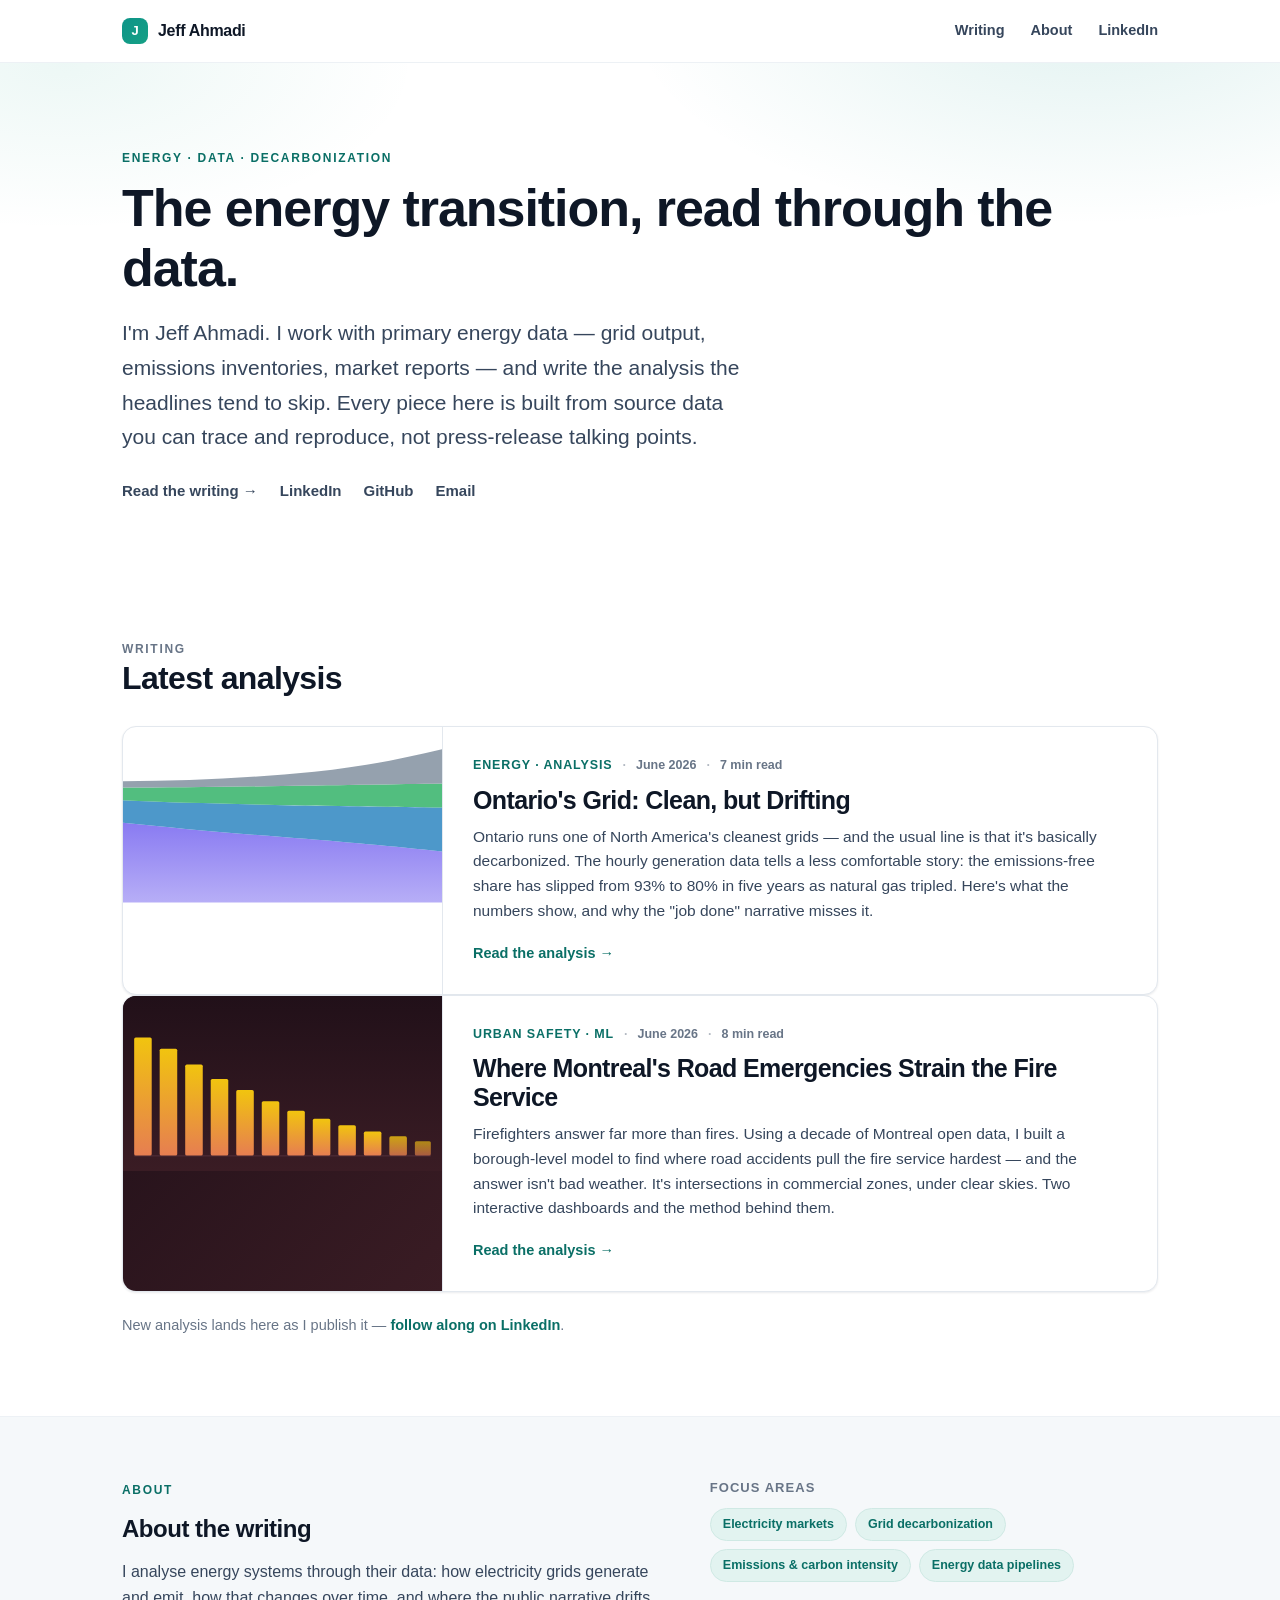
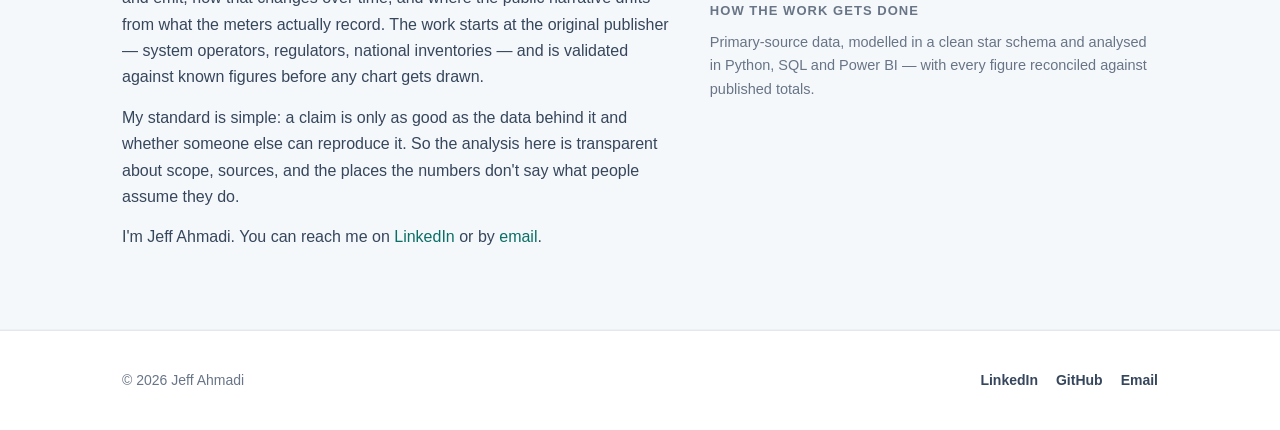
==== commit b754c341: "Add Montreal firefighters project; separate Ontario data into analysis/ Restructure the repo so the " ====
--- a/index.html
+++ b/index.html
@@ -94,6 +94,55 @@
       </a>
     </article>
 
+    <article class="post">
+      <a class="card-link" href="projects/firefighters-montreal.html">
+        <div class="thumb civic">
+          <svg class="spark" viewBox="0 0 400 220" preserveAspectRatio="none" xmlns="http://www.w3.org/2000/svg">
+            <defs>
+              <linearGradient id="fbg" x1="0" y1="0" x2="0" y2="1">
+                <stop offset="0" stop-color="#211019"/><stop offset="1" stop-color="#3a1c24"/>
+              </linearGradient>
+              <linearGradient id="fbar" x1="0" y1="0" x2="0" y2="1">
+                <stop offset="0" stop-color="#f1c40f"/><stop offset="1" stop-color="#e67e51"/>
+              </linearGradient>
+            </defs>
+            <rect width="400" height="220" fill="url(#fbg)"/>
+            <line x1="14" y1="200.5" x2="386" y2="200.5" stroke="#5a3340" stroke-width="1"/>
+            <g fill="url(#fbar)">
+              <rect x="14"  y="52"  width="22" height="148" rx="2"/>
+              <rect x="46"  y="66"  width="22" height="134" rx="2"/>
+              <rect x="78"  y="86"  width="22" height="114" rx="2"/>
+              <rect x="110" y="104" width="22" height="96"  rx="2"/>
+              <rect x="142" y="118" width="22" height="82"  rx="2"/>
+              <rect x="174" y="132" width="22" height="68"  rx="2"/>
+              <rect x="206" y="144" width="22" height="56"  rx="2"/>
+              <rect x="238" y="154" width="22" height="46"  rx="2"/>
+              <rect x="270" y="162" width="22" height="38"  rx="2"/>
+              <rect x="302" y="170" width="22" height="30"  rx="2"/>
+              <rect x="334" y="176" width="22" height="24"  rx="2" opacity=".8"/>
+              <rect x="366" y="182" width="20" height="18"  rx="2" opacity=".65"/>
+            </g>
+          </svg>
+        </div>
+        <div class="body">
+          <div class="kicker">
+            <span class="topic">Urban Safety · ML</span>
+            <span class="sep">·</span><span>June 2026</span>
+            <span class="sep">·</span><span>8 min read</span>
+          </div>
+          <h3>Where Montreal's Road Emergencies Strain the Fire Service</h3>
+          <p class="dek">
+            Firefighters answer far more than fires. Using a decade of Montreal open
+            data, I built a borough-level model to find where road accidents pull the
+            fire service hardest — and the answer isn't bad weather. It's
+            intersections in commercial zones, under clear skies. Two interactive
+            dashboards and the method behind them.
+          </p>
+          <span class="read">Read the analysis →</span>
+        </div>
+      </a>
+    </article>
+
     <p class="feed-note">
       New analysis lands here as I publish it —
       <a href="https://www.linkedin.com/in/jeff-ahmadi-579932ba/" target="_blank" rel="noopener">follow along on LinkedIn</a>.
--- a/assets/css/site.css
+++ b/assets/css/site.css
@@ -316,3 +316,28 @@
 .author-card .who p { margin: 0; font-size: 14.5px; color: var(--body); line-height: 1.55; }
 .author-card .who a { font-weight: 600; }
 @media (max-width: 540px) { .author-card { flex-direction: column; gap: 12px; } }
+
+/* =========================================================================
+   EMBEDDED DASHBOARDS (Tableau Public / external viz)
+   ========================================================================= */
+.viz-figure { margin: 8px 0 6px; }
+.viz-embed {
+  position: relative; width: 100%; border: 1px solid var(--line);
+  border-radius: 16px; overflow: hidden; background: #fff; box-shadow: var(--shadow-md);
+}
+/* Tableau Public dashboards are published at a fixed size (1600px wide). We let the
+   viz render at that native width (so Tableau lays out the COMPLETE dashboard) inside
+   .viz-scale, then shrink it to the column width with a JS-set `transform: scale()`
+   (see the fit script on each project page). `transform` is used rather than `zoom`
+   because zoom shrinks the iframe's own viewport and makes Tableau re-clip the fixed
+   layout, whereas transform scales the fully-rendered pixels. */
+.viz-embed .viz-scale { transform-origin: top left; width: max-content; }
+.viz-embed tableau-viz { display: block; border: 0; }
+.viz-embed .viz-fallback { display: block; width: 100%; height: auto; }
+.viz-cap { color: var(--muted); font-size: 13.5px; line-height: 1.6; margin: 12px 2px 0; }
+.viz-cap b { color: var(--ink); }
+.viz-actions { margin-top: 12px; display: flex; gap: 12px; flex-wrap: wrap; }
+
+/* warm "civic / risk" card thumbnail (kept self-contained so it renders
+   regardless of .card vs .post nesting) */
+.thumb.civic { background: linear-gradient(135deg, #211019, #3a1c24); }
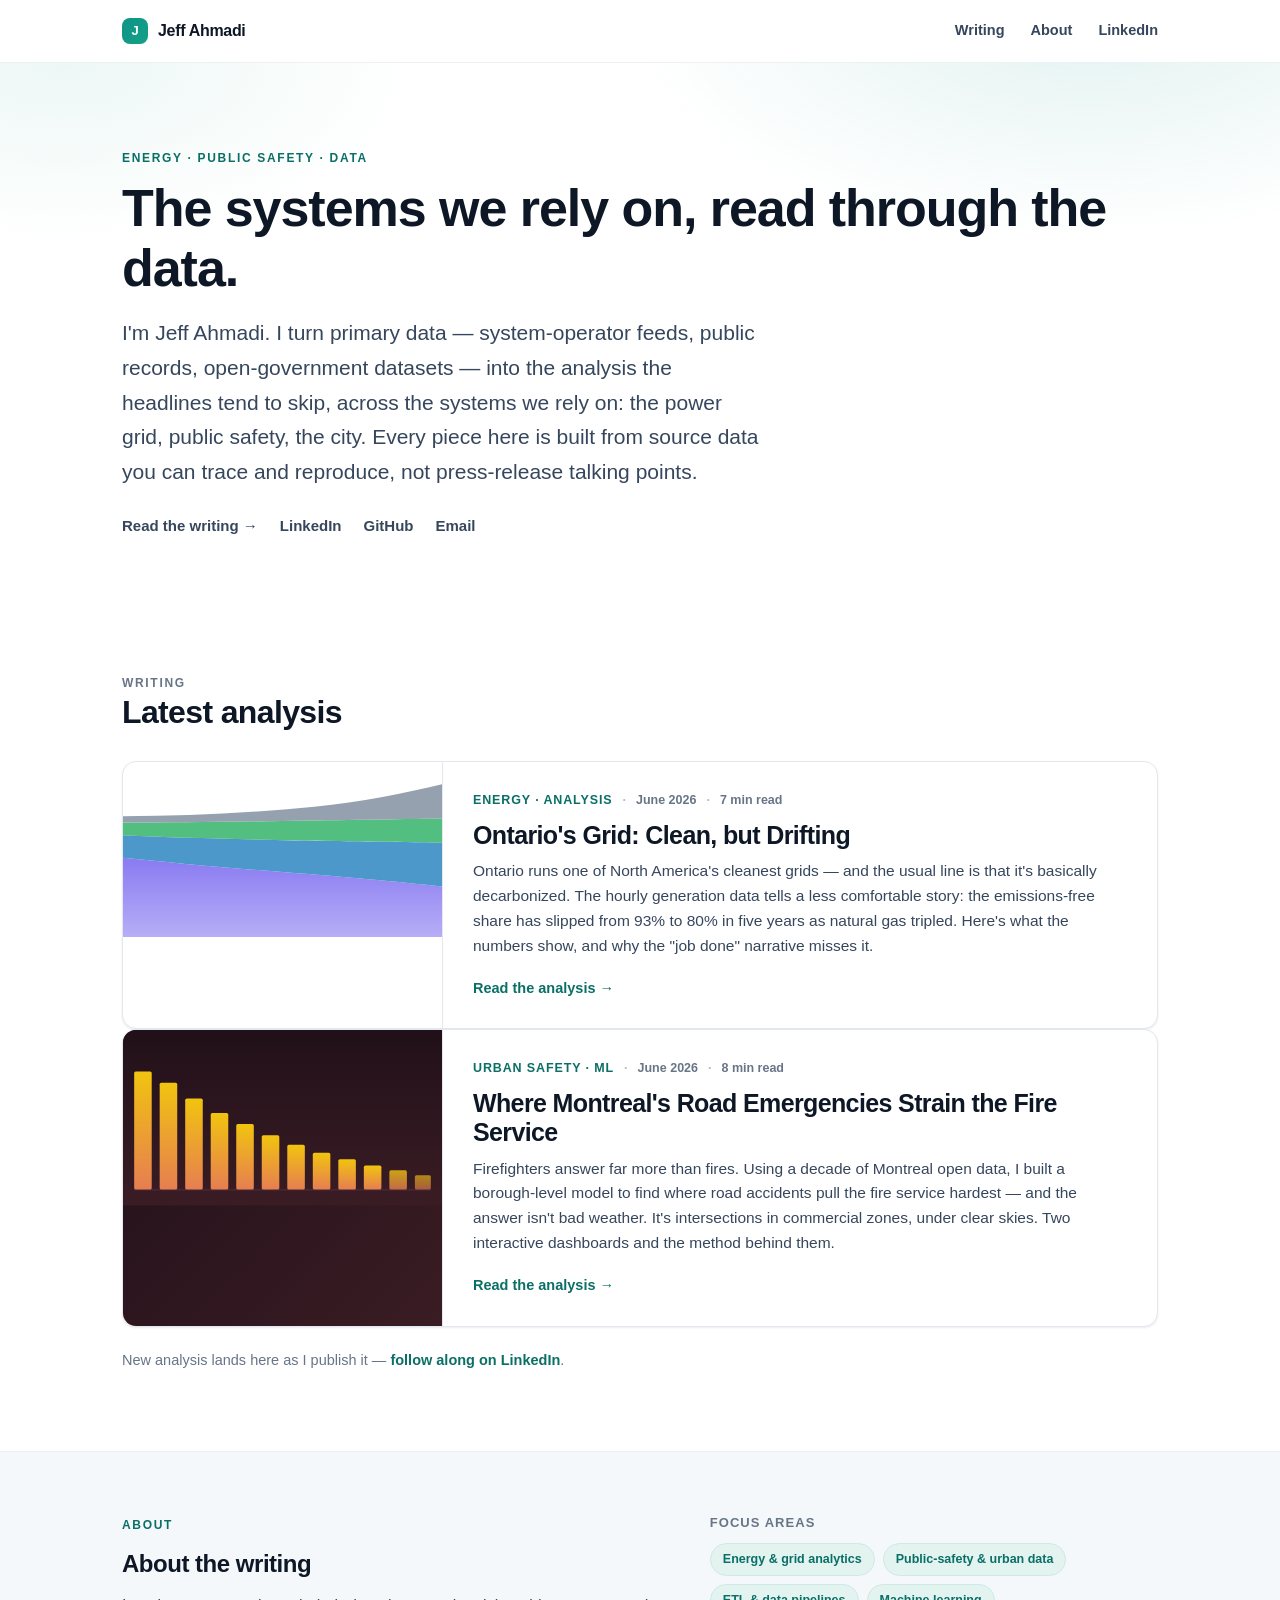
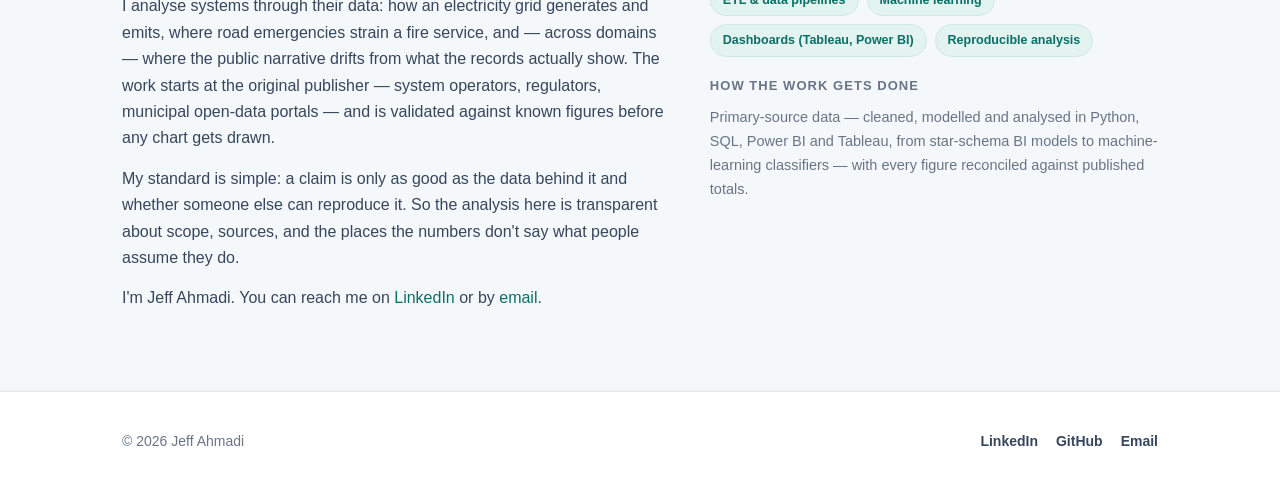
==== commit 25d4f740: "Broaden home page positioning beyond energy Reframe the home page now that the site carries a second" ====
--- a/index.html
+++ b/index.html
@@ -3,12 +3,12 @@
 <head>
 <meta charset="utf-8" />
 <meta name="viewport" content="width=device-width, initial-scale=1" />
-<title>Jeff Ahmadi — Energy &amp; Data Analysis</title>
-<meta name="description" content="Jeff Ahmadi writes data-driven analysis of energy systems — grid output, emissions, and how electricity actually decarbonizes — built from primary sources you can trace and reproduce." />
+<title>Jeff Ahmadi — Data Analysis</title>
+<meta name="description" content="Jeff Ahmadi writes data-driven analysis of the systems we rely on — from grid decarbonization to public-safety risk — built from primary sources you can trace and reproduce." />
 <meta name="author" content="Jeff Ahmadi" />
 <!-- Open Graph -->
-<meta property="og:title" content="Jeff Ahmadi — Energy &amp; Data Analysis" />
-<meta property="og:description" content="Data-driven analysis of energy systems and the grid's uneven decarbonization." />
+<meta property="og:title" content="Jeff Ahmadi — Data Analysis" />
+<meta property="og:description" content="Data-driven analysis of the systems we rely on — energy, public safety and the city — read through primary data." />
 <meta property="og:type" content="website" />
 <meta property="og:url" content="https://jfrahmadii.xyz/" />
 <link rel="canonical" href="https://jfrahmadii.xyz/" />
@@ -35,13 +35,14 @@
 <!-- ============ INTRO ============ -->
 <section class="hero">
   <div class="wrap">
-    <p class="eyebrow">Energy · Data · Decarbonization</p>
-    <h1>The energy transition, read through the data.</h1>
+    <p class="eyebrow">Energy · Public Safety · Data</p>
+    <h1>The systems we rely on, read through the data.</h1>
     <p class="lead">
-      I'm Jeff Ahmadi. I work with primary energy data — grid output, emissions
-      inventories, market reports — and write the analysis the headlines tend to
-      skip. Every piece here is built from source data you can trace and reproduce,
-      not press-release talking points.
+      I'm Jeff Ahmadi. I turn primary data — system-operator feeds, public records,
+      open-government datasets — into the analysis the headlines tend to skip, across
+      the systems we rely on: the power grid, public safety, the city. Every piece here
+      is built from source data you can trace and reproduce, not press-release talking
+      points.
     </p>
     <div class="intro-links">
       <a href="#writing">Read the writing →</a>
@@ -158,11 +159,12 @@
         <p class="eyebrow">About</p>
         <h2 style="margin-bottom:16px">About the writing</h2>
         <p>
-          I analyse energy systems through their data: how electricity grids generate
-          and emit, how that changes over time, and where the public narrative drifts
-          from what the meters actually record. The work starts at the original
-          publisher — system operators, regulators, national inventories — and is
-          validated against known figures before any chart gets drawn.
+          I analyse systems through their data: how an electricity grid generates and
+          emits, where road emergencies strain a fire service, and — across domains —
+          where the public narrative drifts from what the records actually show. The
+          work starts at the original publisher — system operators, regulators,
+          municipal open-data portals — and is validated against known figures before
+          any chart gets drawn.
         </p>
         <p>
           My standard is simple: a claim is only as good as the data behind it and
@@ -180,15 +182,18 @@
       <div class="skills">
         <h4>Focus areas</h4>
         <div class="skill-list">
-          <span class="tag">Electricity markets</span>
-          <span class="tag">Grid decarbonization</span>
-          <span class="tag">Emissions &amp; carbon intensity</span>
-          <span class="tag">Energy data pipelines</span>
+          <span class="tag">Energy &amp; grid analytics</span>
+          <span class="tag">Public-safety &amp; urban data</span>
+          <span class="tag">ETL &amp; data pipelines</span>
+          <span class="tag">Machine learning</span>
+          <span class="tag">Dashboards (Tableau, Power BI)</span>
+          <span class="tag">Reproducible analysis</span>
         </div>
         <h4>How the work gets done</h4>
         <p style="font-size:14.5px;color:var(--muted);margin:0;line-height:1.65">
-          Primary-source data, modelled in a clean star schema and analysed in Python,
-          SQL and Power BI — with every figure reconciled against published totals.
+          Primary-source data — cleaned, modelled and analysed in Python, SQL, Power BI
+          and Tableau, from star-schema BI models to machine-learning classifiers — with
+          every figure reconciled against published totals.
         </p>
       </div>
     </div>
